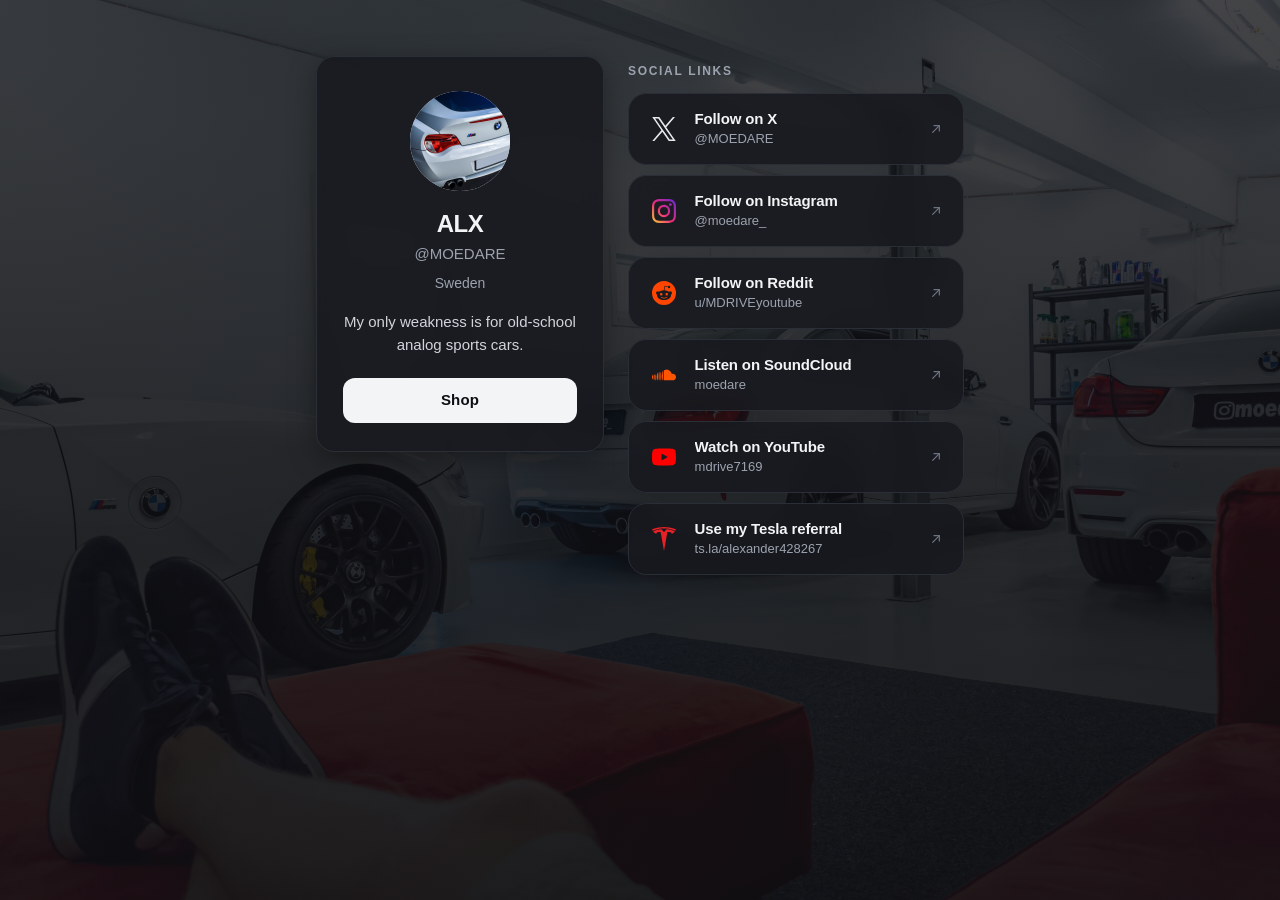
==== index.html @ 26041bb3 "Add the garage photo as the site background. Socials stay first, Shop stays a button, and a darker v" ====
<!DOCTYPE html>
<html lang="en">
<head>
  <meta charset="utf-8">
  <meta name="viewport" content="width=device-width, initial-scale=1, viewport-fit=cover">
  <title>MOEDARE</title>
  <meta name="description" content="ALX / MOEDARE. My only weakness is for old-school analog sports cars. Sweden.">
  <meta name="theme-color" content="#0E0F12">
  <meta name="color-scheme" content="dark">
  <link rel="canonical" href="https://moedare.com/">
  <meta property="og:type" content="website">
  <meta property="og:site_name" content="MOEDARE">
  <meta property="og:title" content="MOEDARE">
  <meta property="og:description" content="My only weakness is for old-school analog sports cars.">
  <meta property="og:url" content="https://moedare.com/">
  <meta property="og:locale" content="en_GB">
  <meta name="twitter:card" content="summary">
  <meta name="twitter:site" content="@MOEDARE">
  <meta name="twitter:title" content="MOEDARE">
  <meta name="twitter:description" content="My only weakness is for old-school analog sports cars.">
  <link rel="icon" href="favicon.ico" sizes="any">
  <link rel="icon" href="favicon-32.png" type="image/png" sizes="32x32">
  <link rel="apple-touch-icon" href="apple-touch-icon.png">
  <link rel="manifest" href="site.webmanifest">
  <link rel="stylesheet" href="css/moedare.css">
  <script type="application/ld+json">
    {
      "@context": "https://schema.org",
      "@type": "Person",
      "name": "ALX",
      "alternateName": "MOEDARE",
      "url": "https://moedare.com",
      "sameAs": [
        "https://x.com/MOEDARE",
        "https://www.instagram.com/moedare_",
        "https://www.reddit.com/user/MDRIVEyoutube",
        "https://soundcloud.com/moedare",
        "https://www.youtube.com/@mdrive7169"
      ]
    }
  </script>
</head>
<body class="has-bg has-photo">
  <div class="page-bg" aria-hidden="true"></div>
  <div class="page">
    <aside class="profile-card">
      <div class="avatar" data-avatar="avatar.jpg">
        <span class="avatar-mono" aria-hidden="true">M</span>
      </div>
      <h1 class="name">ALX</h1>
      <p class="handle">@MOEDARE</p>
      <p class="location">Sweden</p>
      <p class="bio">My only weakness is for old-school analog sports cars.</p>
      <a class="btn-primary" href="shop.html">Shop</a>
    </aside>

    <section class="links-col">
      <h2 class="links-heading">Social links</h2>
      <nav class="socials" data-socials aria-label="Social links"></nav>
    </section>
  </div>

  <script src="socials.js"></script>
  <script src="js/site.js"></script>
</body>
</html>
---- css/moedare.css ----
/* MOEDARE — dark cards, quiet motion, system UI. */

:root {
  --page: #0E0F12;
  --card: #181A1F;
  --ink: #F3F4F6;
  --muted: #9CA3AF;
  --line: #2A2E36;
  --charcoal: #F3F4F6;
  --charcoal-hover: #ffffff;
  --btn: #F3F4F6;
  --btn-ink: #0E0F12;
  --shadow: 0 8px 28px rgba(0, 0, 0, 0.35);
  --shadow-hover: 0 14px 36px rgba(0, 0, 0, 0.5);
  --radius: 1.15rem;
  --font: -apple-system, BlinkMacSystemFont, "Segoe UI", Helvetica, Arial, sans-serif;
  --ease: 220ms cubic-bezier(0.22, 1, 0.36, 1);
}

*,
*::before,
*::after {
  box-sizing: border-box;
}

html {
  -webkit-text-size-adjust: 100%;
  text-size-adjust: 100%;
}

html,
body {
  margin: 0;
  min-height: 100%;
  overflow-x: hidden;
}

body {
  min-height: 100dvh;
  background: var(--page);
  color: var(--ink);
  font-family: var(--font);
  font-size: 1rem;
  font-weight: 400;
  line-height: 1.5;
  -webkit-font-smoothing: antialiased;
  -moz-osx-font-smoothing: grayscale;
  position: relative;
}

body::before {
  content: "";
  position: fixed;
  inset: -20%;
  z-index: -1;
  pointer-events: none;
  background:
    radial-gradient(ellipse at 20% 10%, rgba(90, 110, 140, 0.22), transparent 50%),
    radial-gradient(ellipse at 85% 90%, rgba(180, 90, 40, 0.12), transparent 46%);
  animation: glow 14s ease-in-out infinite alternate;
}


/* Full-bleed photo background (file lands at img/bg.jpg when ALX sends it) */
.page-bg {
  position: fixed;
  inset: 0;
  z-index: -2;
  pointer-events: none;
  background-color: var(--page);
  background-size: cover;
  background-position: center;
  background-repeat: no-repeat;
}

body.has-photo .page-bg {
  background-image: url("../img/bg.jpg");
}

body.has-bg::before {
  inset: 0;
  z-index: -1;
  background:
    linear-gradient(180deg, rgba(14, 15, 18, 0.72) 0%, rgba(14, 15, 18, 0.82) 55%, rgba(14, 15, 18, 0.9) 100%),
    radial-gradient(ellipse at 20% 10%, rgba(90, 110, 140, 0.16), transparent 50%),
    radial-gradient(ellipse at 85% 90%, rgba(180, 90, 40, 0.08), transparent 46%);
  animation: none;
  transform: none;
  opacity: 1;
}

/* Brighter garage photo needs a heavier veil for card contrast */
body.has-photo::before {
  background:
    linear-gradient(180deg, rgba(14, 15, 18, 0.78) 0%, rgba(14, 15, 18, 0.86) 45%, rgba(14, 15, 18, 0.92) 100%);
}

body.has-bg .profile-card,
body.has-bg .social-card,
body.has-bg .product-card {
  background: rgba(24, 26, 31, 0.88);
  backdrop-filter: blur(10px);
  -webkit-backdrop-filter: blur(10px);
}

@keyframes glow {
  from { transform: translate3d(0, 0, 0) scale(1); opacity: 0.85; }
  to { transform: translate3d(-3%, 2%, 0) scale(1.08); opacity: 1; }
}

@keyframes rise {
  from { opacity: 0; }
  to { opacity: 1; }
}

::selection {
  background: #F3F4F6;
  color: #0E0F12;
}

a {
  color: inherit;
  text-decoration: none;
}

a:focus-visible,
button:focus-visible {
  outline: 2px solid var(--charcoal);
  outline-offset: 3px;
}

img {
  max-width: 100%;
  height: auto;
  display: block;
}

.page {
  width: 100%;
  max-width: 42rem;
  margin: 0 auto;
  padding:
    max(1.5rem, env(safe-area-inset-top, 0px))
    max(1.15rem, env(safe-area-inset-right, 0px))
    max(2rem, env(safe-area-inset-bottom, 0px))
    max(1.15rem, env(safe-area-inset-left, 0px));
  display: flex;
  flex-direction: column;
  gap: 1.5rem;
}

.page-shop {
  max-width: 54rem;
  gap: 1.75rem;
}

.main-col {
  width: 100%;
  min-width: 0;
  display: flex;
  flex-direction: column;
  gap: 2rem;
}

.shop-block,
.links-block {
  width: 100%;
  min-width: 0;
}

.section-kicker {
  margin: 0;
  font-size: 0.75rem;
  font-weight: 650;
  letter-spacing: 0.14em;
  text-transform: uppercase;
  color: var(--muted);
}

.section-title {
  margin: 0.4rem 0 0;
  font-size: 1.55rem;
  font-weight: 700;
  letter-spacing: -0.03em;
  line-height: 1.2;
  color: var(--ink);
}

.section-lead {
  margin: 0.65rem 0 1.15rem;
  max-width: 36rem;
  font-size: 0.975rem;
  line-height: 1.55;
  color: #D1D5DB;
}

/* ——— Profile card ——— */

.profile-card {
  background: var(--card);
  border: 1px solid var(--line);
  border-radius: var(--radius);
  box-shadow: var(--shadow);
  padding: 2rem 1.5rem 1.6rem;
  display: flex;
  flex-direction: column;
  align-items: center;
  text-align: center;
  width: 100%;
  max-width: 21rem;
  margin-inline: auto;
  animation: rise 0.7s var(--ease) both;
}

.avatar {
  position: relative;
  width: 6.25rem;
  height: 6.25rem;
  border-radius: 50%;
  overflow: hidden;
  background: var(--charcoal);
  flex-shrink: 0;
}

.avatar-mono {
  display: flex;
  align-items: center;
  justify-content: center;
  width: 100%;
  height: 100%;
  color: #fff;
  font-size: 2.15rem;
  font-weight: 650;
  letter-spacing: 0.02em;
  line-height: 1;
}

.avatar-photo {
  position: absolute;
  inset: 0;
  width: 100%;
  height: 100%;
  object-fit: cover;
}

.name {
  margin: 1.15rem 0 0;
  font-size: 1.5rem;
  font-weight: 700;
  letter-spacing: -0.02em;
  line-height: 1.2;
  color: var(--ink);
}

.handle {
  margin: 0.28rem 0 0;
  font-size: 0.9375rem;
  font-weight: 500;
  color: var(--muted);
}

.location {
  margin: 0.45rem 0 0;
  font-size: 0.875rem;
  font-weight: 400;
  color: var(--muted);
}

.bio {
  margin: 1rem 0 0;
  max-width: 22rem;
  font-size: 0.9375rem;
  line-height: 1.55;
  color: #D1D5DB;
}

.btn-primary {
  display: inline-flex;
  align-items: center;
  justify-content: center;
  width: 100%;
  max-width: 16rem;
  min-height: 44px;
  margin-top: 1.35rem;
  padding: 0.7rem 1.25rem;
  background: var(--btn);
  color: var(--btn-ink);
  border-radius: 0.75rem;
  font-size: 0.9375rem;
  font-weight: 600;
  letter-spacing: 0.01em;
  transition: background var(--ease), transform var(--ease), box-shadow var(--ease);
}

.btn-primary:hover,
.btn-primary:focus-visible {
  background: var(--charcoal-hover);
  color: var(--btn-ink);
  transform: translateY(-1px);
}

/* ——— Social column ——— */

.links-col {
  width: 100%;
  max-width: 21rem;
  min-width: 0;
  margin-inline: auto;
}

.links-heading {
  margin: 0.15rem 0 0.85rem;
  font-size: 0.75rem;
  font-weight: 650;
  letter-spacing: 0.14em;
  text-transform: uppercase;
  color: var(--muted);
}

.socials {
  display: flex;
  flex-direction: column;
  gap: 10px;
  width: 100%;
}

.social-card {
  display: flex;
  align-items: center;
  gap: 0.9rem;
  width: 100%;
  flex: 0 0 72px;
  height: 72px;
  min-height: 72px;
  max-height: 72px;
  margin: 0;
  transform: none;
  min-width: 0;
  padding: 0 1.1rem;
  background: var(--card);
  border: 1px solid var(--line);
  border-radius: var(--radius);
  box-shadow: none;
  color: var(--ink);
  overflow: hidden;
  box-sizing: border-box;
  transition: border-color var(--ease), box-shadow var(--ease);
}

.social-card:hover,
.social-card:focus-visible {
  border-color: #3F4652;
  box-shadow: var(--shadow-hover);
  color: var(--ink);
}

.social-logo {
  display: flex;
  align-items: center;
  justify-content: center;
  width: 32px;
  height: 32px;
  flex-shrink: 0;
  overflow: hidden;
}

.brand-logo,
.social-logo svg {
  width: 24px;
  height: 24px;
  max-width: 24px;
  max-height: 24px;
  display: block;
  overflow: hidden;
  flex-shrink: 0;
}

.social-copy {
  display: flex;
  flex-direction: column;
  gap: 0.12rem;
  min-width: 0;
  flex: 1;
  text-align: left;
}

.social-action {
  font-size: 0.9375rem;
  font-weight: 700;
  letter-spacing: -0.01em;
  line-height: 1.25;
  color: var(--ink);
  white-space: nowrap;
  overflow: hidden;
  text-overflow: ellipsis;
}

.social-handle {
  font-size: 0.8125rem;
  font-weight: 400;
  color: var(--muted);
  line-height: 1.3;
  overflow: hidden;
  text-overflow: ellipsis;
  white-space: nowrap;
}

.ext-arrow {
  width: 1rem;
  height: 1rem;
  flex-shrink: 0;
  color: #6B7280;
  transition: transform var(--ease), color var(--ease);
}

.social-card:hover .ext-arrow,
.social-card:focus-visible .ext-arrow {
  color: var(--ink);
  transform: translate(2px, -2px);
}


/* ——— Shop / affiliate shelf ——— */

.shop-list {
  display: flex;
  flex-direction: column;
  gap: 12px;
  width: 100%;
}

.product-card {
  display: flex;
  align-items: flex-start;
  gap: 1rem;
  width: 100%;
  min-height: 0;
  margin: 0;
  transform: none;
  min-width: 0;
  padding: 1.05rem 1.15rem;
  background: var(--card);
  border: 1px solid var(--line);
  border-radius: calc(var(--radius) + 0.1rem);
  box-shadow: none;
  color: var(--ink);
  overflow: hidden;
  box-sizing: border-box;
  transition: border-color var(--ease), box-shadow var(--ease), transform var(--ease);
}

.product-card:hover,
.product-card:focus-visible {
  border-color: #3F4652;
  box-shadow: var(--shadow-hover);
  color: var(--ink);
  transform: translateY(-1px);
}

.product-mark {
  display: flex;
  align-items: center;
  justify-content: center;
  width: 72px;
  height: 72px;
  flex-shrink: 0;
  border-radius: 0.75rem;
  background: #111318;
  border: 1px solid var(--line);
  font-size: 0.75rem;
  font-weight: 700;
  letter-spacing: 0.04em;
  color: var(--ink);
  overflow: hidden;
}

.product-photo {
  width: 72px;
  height: 72px;
  object-fit: contain;
  background: #F3F4F6;
  border-radius: 0.75rem;
  flex-shrink: 0;
  display: block;
}

.product-copy {
  display: flex;
  flex-direction: column;
  gap: 0.22rem;
  min-width: 0;
  flex: 1;
  text-align: left;
  padding-top: 0.1rem;
}

.product-brand {
  font-size: 0.6875rem;
  font-weight: 650;
  letter-spacing: 0.1em;
  text-transform: uppercase;
  color: var(--muted);
  line-height: 1.2;
}

.product-name {
  font-size: 1.05rem;
  font-weight: 700;
  letter-spacing: -0.02em;
  line-height: 1.25;
  color: var(--ink);
}

.product-why,
.product-note {
  font-size: 0.875rem;
  font-weight: 400;
  color: #B0B6C0;
  line-height: 1.45;
}

.shop-disclosure {
  margin: 1rem 0 0;
  font-size: 0.75rem;
  line-height: 1.45;
  color: #6B7280;
}

.product-card .ext-arrow {
  margin-top: 0.35rem;
}

.product-card:hover .ext-arrow,
.product-card:focus-visible .ext-arrow {
  color: var(--ink);
  transform: translate(2px, -2px);
}

/* ——— Coming soon / empty states ——— 

.coming-card {
  background: var(--card);
  border: 1px solid var(--line);
  border-radius: var(--radius);
  box-shadow: var(--shadow);
  padding: 2rem 1.5rem;
  width: 100%;
  animation: rise 0.7s 0.08s var(--ease) both;
}

.coming-title {
  margin: 0;
  font-size: 1.125rem;
  font-weight: 700;
  letter-spacing: -0.015em;
  color: var(--ink);
}

.coming-copy {
  margin: 0.45rem 0 0;
  font-size: 0.9375rem;
  color: var(--muted);
  line-height: 1.55;
}

.coming-back {
  display: inline-flex;
  margin-top: 1.15rem;
  font-size: 0.875rem;
  font-weight: 600;
  color: var(--charcoal);
}

.coming-back:hover,
.coming-back:focus-visible {
  text-decoration: underline;
  text-underline-offset: 3px;
}

/* ——— Desktop two-column ——— */

@media (min-width: 800px) {
  .page {
    display: grid;
    grid-template-columns: 18rem 21rem;
    justify-content: center;
    align-items: start;
    gap: 1.5rem;
    max-width: 42rem;
    padding:
      max(3.5rem, env(safe-area-inset-top, 0px))
      max(2rem, env(safe-area-inset-right, 0px))
      max(3.5rem, env(safe-area-inset-bottom, 0px))
      max(2rem, env(safe-area-inset-left, 0px));
  }

  .page-shop {
    grid-template-columns: 17rem minmax(0, 32rem);
    max-width: 54rem;
    gap: 2rem;
  }

  .profile-card {
    position: sticky;
    top: 2rem;
    max-width: none;
    margin-inline: 0;
    padding: 2.15rem 1.65rem 1.75rem;
  }

  .links-col {
    margin-inline: 0;
  }

  .links-heading {
    margin-top: 0.35rem;
  }

  .social-card {
    padding: 0 1.2rem;
  }

  .section-title {
    font-size: 1.75rem;
  }

  .product-card {
    padding: 1.2rem 1.3rem;
    gap: 1.15rem;
  }

  .product-photo,
  .product-mark {
    width: 84px;
    height: 84px;
  }
}

@media (prefers-reduced-motion: reduce) {
  *,
  *::before,
  *::after {
    animation: none !important;
    transition: none !important;
  }

  body::before {
    transform: none;
  }
}
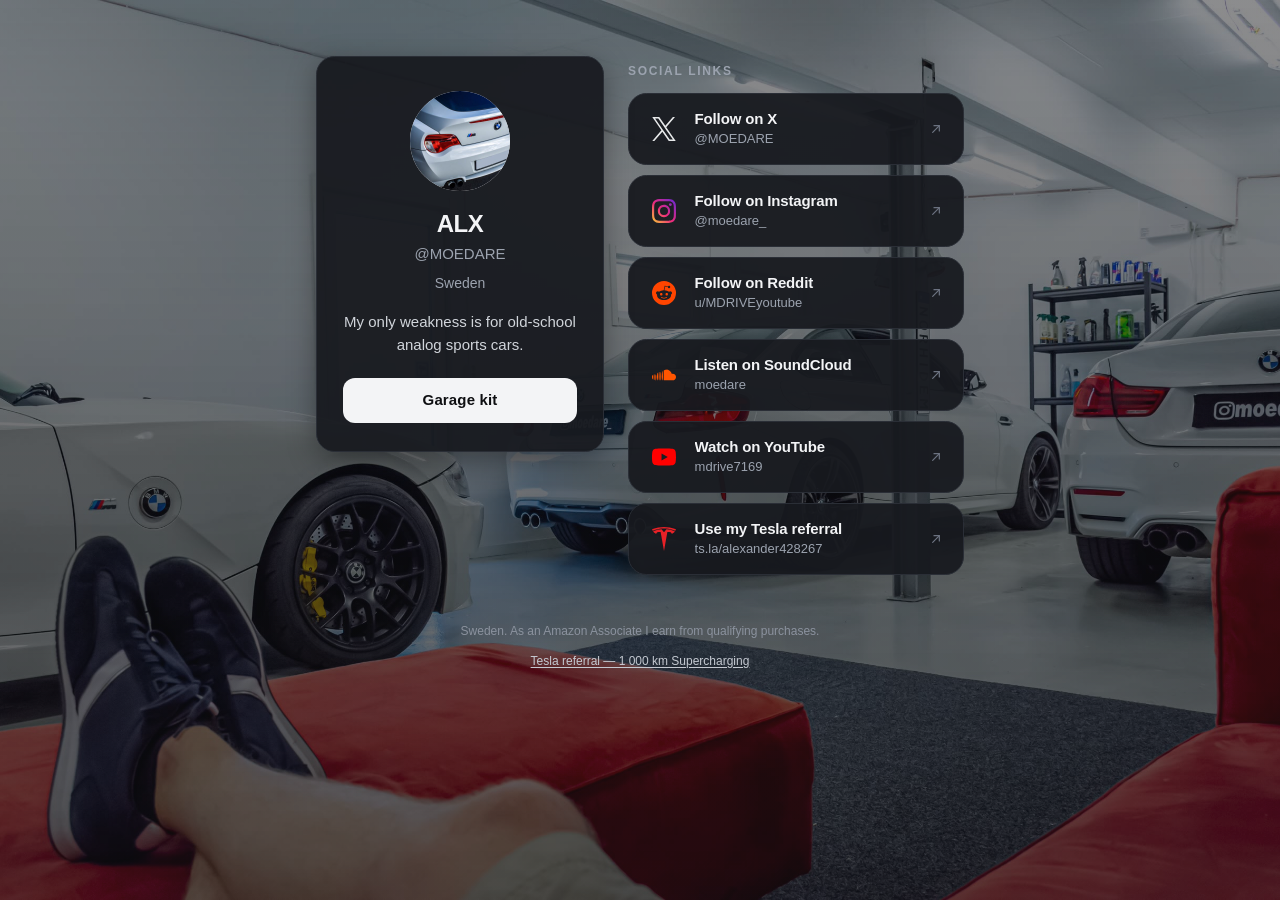
==== commit 1bcb5197: "Ship share image, Garage kit label, soft footer, and OneLink-ready links. OG/Twitter cards use the g" ====
--- a/index.html
+++ b/index.html
@@ -14,10 +14,14 @@
   <meta property="og:description" content="My only weakness is for old-school analog sports cars.">
   <meta property="og:url" content="https://moedare.com/">
   <meta property="og:locale" content="en_GB">
-  <meta name="twitter:card" content="summary">
+  <meta property="og:image" content="https://moedare.com/og.jpg">
+  <meta property="og:image:width" content="1200">
+  <meta property="og:image:height" content="630">
+  <meta name="twitter:card" content="summary_large_image">
   <meta name="twitter:site" content="@MOEDARE">
   <meta name="twitter:title" content="MOEDARE">
   <meta name="twitter:description" content="My only weakness is for old-school analog sports cars.">
+  <meta name="twitter:image" content="https://moedare.com/og.jpg">
   <link rel="icon" href="favicon.ico" sizes="any">
   <link rel="icon" href="favicon-32.png" type="image/png" sizes="32x32">
   <link rel="apple-touch-icon" href="apple-touch-icon.png">
@@ -30,6 +34,7 @@
       "name": "ALX",
       "alternateName": "MOEDARE",
       "url": "https://moedare.com",
+      "image": "https://moedare.com/og.jpg",
       "sameAs": [
         "https://x.com/MOEDARE",
         "https://www.instagram.com/moedare_",
@@ -51,13 +56,18 @@
       <p class="handle">@MOEDARE</p>
       <p class="location">Sweden</p>
       <p class="bio">My only weakness is for old-school analog sports cars.</p>
-      <a class="btn-primary" href="shop.html">Shop</a>
+      <a class="btn-primary" href="shop.html">Garage kit</a>
     </aside>
 
     <section class="links-col">
       <h2 class="links-heading">Social links</h2>
       <nav class="socials" data-socials aria-label="Social links"></nav>
     </section>
+
+    <footer class="site-footer">
+      <p>Sweden. As an Amazon Associate I earn from qualifying purchases.</p>
+      <p><a href="https://ts.la/alexander428267" rel="noopener noreferrer" target="_blank">Tesla referral — 1 000 km Supercharging</a></p>
+    </footer>
   </div>
 
   <script src="socials.js"></script>
--- a/css/moedare.css
+++ b/css/moedare.css
@@ -61,46 +61,84 @@
 }
 
 
-/* Full-bleed photo background (file lands at img/bg.jpg when ALX sends it) */
+/* Full-bleed photo — fixed viewport layer, never scrolls with content */
 .page-bg {
   position: fixed;
-  inset: 0;
+  top: 0;
+  left: 0;
+  right: 0;
+  bottom: 0;
+  width: 100vw;
+  height: 100vh;
+  height: 100dvh;
+  min-width: 100%;
+  min-height: 100%;
   z-index: -2;
   pointer-events: none;
   background-color: var(--page);
   background-size: cover;
-  background-position: center;
+  background-position: center center;
   background-repeat: no-repeat;
+  background-attachment: scroll;
+  transform: translateZ(0);
+  -webkit-backface-visibility: hidden;
+  backface-visibility: hidden;
 }
 
 body.has-photo .page-bg {
   background-image: url("../img/bg.jpg");
+  background-size: cover;
+  background-position: center center;
+  background-repeat: no-repeat;
 }
 
 body.has-bg::before {
+  top: 0;
+  right: 0;
+  bottom: 0;
+  left: 0;
   inset: 0;
+  width: 100%;
+  height: 100%;
+  height: 100dvh;
   z-index: -1;
   background:
     linear-gradient(180deg, rgba(14, 15, 18, 0.72) 0%, rgba(14, 15, 18, 0.82) 55%, rgba(14, 15, 18, 0.9) 100%),
     radial-gradient(ellipse at 20% 10%, rgba(90, 110, 140, 0.16), transparent 50%),
     radial-gradient(ellipse at 85% 90%, rgba(180, 90, 40, 0.08), transparent 46%);
-  animation: none;
-  transform: none;
+  animation: none !important;
+  transform: translateZ(0);
   opacity: 1;
 }
 
-/* Brighter garage photo needs a heavier veil for card contrast */
+/* Lighter veil so more of the garage shows through */
 body.has-photo::before {
   background:
-    linear-gradient(180deg, rgba(14, 15, 18, 0.78) 0%, rgba(14, 15, 18, 0.86) 45%, rgba(14, 15, 18, 0.92) 100%);
-}
-
+    linear-gradient(180deg, rgba(14, 15, 18, 0.48) 0%, rgba(14, 15, 18, 0.58) 45%, rgba(14, 15, 18, 0.68) 100%);
+}
+
+/* Same cover on every breakpoint — no letterbox bars */
+@media (max-width: 799px) {
+  body.has-photo .page-bg {
+    background-size: cover;
+    background-position: center 40%;
+  }
+}
+
+@media (min-width: 800px) {
+  body.has-photo .page-bg {
+    background-size: cover;
+    background-position: center center;
+  }
+}
+
+/* Solid cards — no backdrop-filter (that made the photo look like it scrolled) */
 body.has-bg .profile-card,
 body.has-bg .social-card,
 body.has-bg .product-card {
-  background: rgba(24, 26, 31, 0.88);
-  backdrop-filter: blur(10px);
-  -webkit-backdrop-filter: blur(10px);
+  background: rgba(24, 26, 31, 0.94);
+  backdrop-filter: none;
+  -webkit-backdrop-filter: none;
 }
 
 @keyframes glow {
@@ -648,3 +686,40 @@
     transform: none;
   }
 }
+
+
+/* Soft site footer */
+.site-footer {
+  width: 100%;
+  max-width: 21rem;
+  margin: 0.25rem auto 0;
+  padding: 0.15rem 0.25rem 0.5rem;
+  text-align: center;
+  font-size: 0.75rem;
+  line-height: 1.5;
+  color: #8B929E;
+}
+
+.site-footer a {
+  color: #C4C9D1;
+  text-decoration: underline;
+  text-underline-offset: 2px;
+}
+
+.site-footer a:hover,
+.site-footer a:focus-visible {
+  color: var(--ink);
+}
+
+.page-shop .site-footer,
+.page-home .site-footer {
+  max-width: none;
+}
+
+@media (min-width: 800px) {
+  .site-footer {
+    grid-column: 1 / -1;
+    max-width: none;
+    margin-top: 0.5rem;
+  }
+}
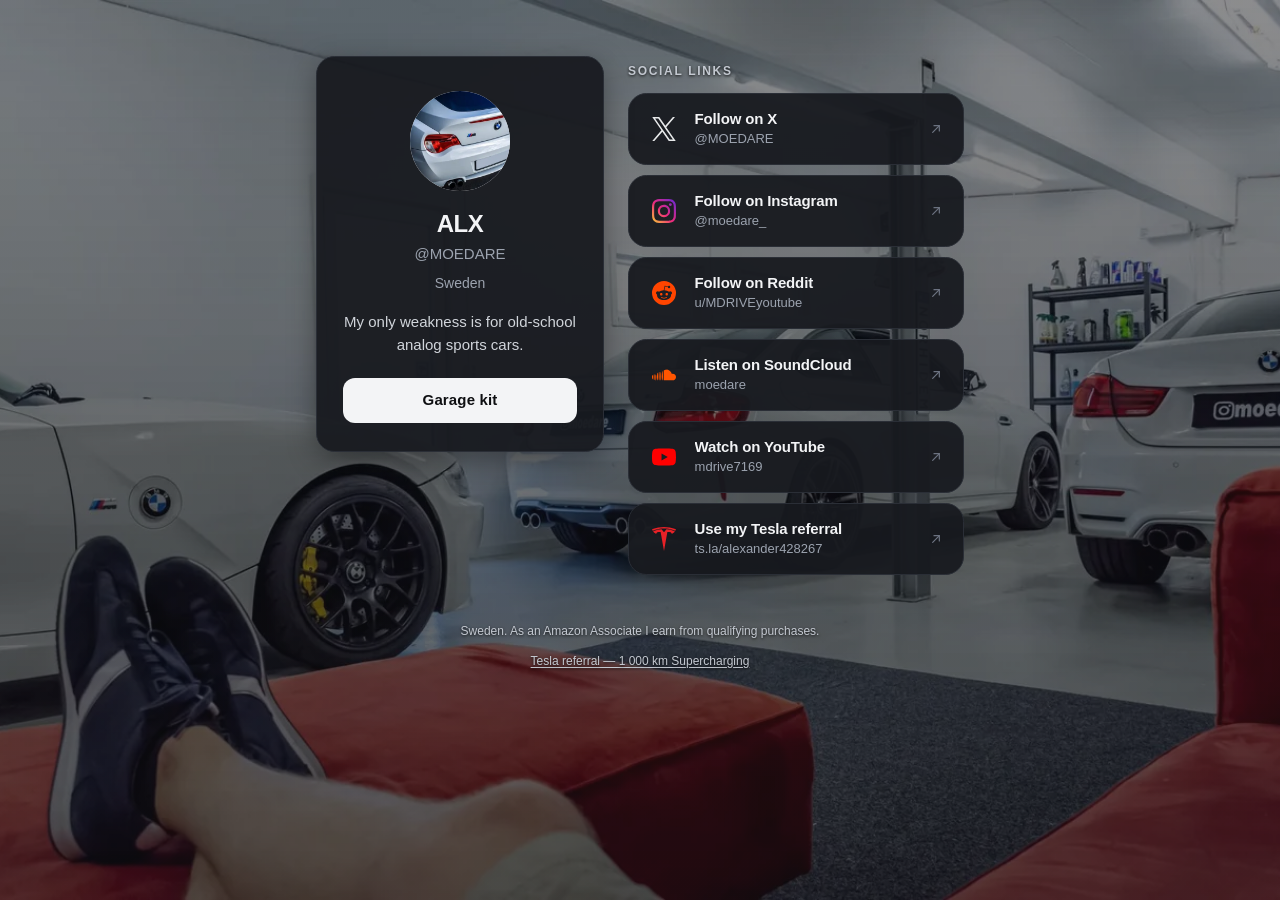
==== commit 02b99220: "fix: shrink images, lift photo contrast, and stop layout shift Shop thumbs are 168px WebP with JPEG " ====
--- a/index.html
+++ b/index.html
@@ -26,6 +26,7 @@
   <link rel="icon" href="favicon-32.png" type="image/png" sizes="32x32">
   <link rel="apple-touch-icon" href="apple-touch-icon.png">
   <link rel="manifest" href="site.webmanifest">
+  <link rel="preload" as="image" href="avatar-350.webp" type="image/webp" fetchpriority="high">
   <link rel="stylesheet" href="css/moedare.css">
   <script type="application/ld+json">
     {
@@ -44,13 +45,25 @@
       ]
     }
   </script>
+  <script async src="https://www.googletagmanager.com/gtag/js?id=G-K42WV6J95P"></script>
+  <script>
+    window.dataLayer = window.dataLayer || [];
+    function gtag(){dataLayer.push(arguments);}
+    gtag('js', new Date());
+    gtag('config', 'G-K42WV6J95P');
+  </script>
 </head>
 <body class="has-bg has-photo">
   <div class="page-bg" aria-hidden="true"></div>
   <div class="page">
+    <main>
     <aside class="profile-card">
-      <div class="avatar" data-avatar="avatar.jpg">
+      <div class="avatar">
         <span class="avatar-mono" aria-hidden="true">M</span>
+        <picture>
+          <source type="image/webp" srcset="avatar-350.webp">
+          <img class="avatar-photo" src="avatar-350.jpg" alt="ALX" width="350" height="350" fetchpriority="high">
+        </picture>
       </div>
       <h1 class="name">ALX</h1>
       <p class="handle">@MOEDARE</p>
@@ -63,6 +76,7 @@
       <h2 class="links-heading">Social links</h2>
       <nav class="socials" data-socials aria-label="Social links"></nav>
     </section>
+    </main>
 
     <footer class="site-footer">
       <p>Sweden. As an Amazon Associate I earn from qualifying purchases.</p>
@@ -70,7 +84,7 @@
     </footer>
   </div>
 
-  <script src="socials.js"></script>
-  <script src="js/site.js"></script>
+  <script src="socials.js" defer></script>
+  <script src="js/site.js" defer></script>
 </body>
 </html>
--- a/css/moedare.css
+++ b/css/moedare.css
@@ -87,6 +87,11 @@
 
 body.has-photo .page-bg {
   background-image: url("../img/bg.jpg");
+  background-image: image-set(
+    url("../img/bg-1280.webp") type("image/webp") 1x,
+    url("../img/bg-1920.webp") type("image/webp") 2x,
+    url("../img/bg.jpg") type("image/jpeg") 1x
+  );
   background-size: cover;
   background-position: center center;
   background-repeat: no-repeat;
@@ -120,6 +125,12 @@
 /* Same cover on every breakpoint — no letterbox bars */
 @media (max-width: 799px) {
   body.has-photo .page-bg {
+    background-image: url("../img/bg.jpg");
+    background-image: image-set(
+      url("../img/bg-1280.webp") type("image/webp") 1x,
+      url("../img/bg-1280.webp") type("image/webp") 2x,
+      url("../img/bg.jpg") type("image/jpeg") 1x
+    );
     background-size: cover;
     background-position: center 40%;
   }
@@ -171,6 +182,10 @@
   max-width: 100%;
   height: auto;
   display: block;
+}
+
+.page > main {
+  display: contents;
 }
 
 .page {
@@ -352,7 +367,8 @@
   font-weight: 650;
   letter-spacing: 0.14em;
   text-transform: uppercase;
-  color: var(--muted);
+  color: #C4C9D1;
+  text-shadow: 0 1px 3px rgba(0, 0, 0, 0.85);
 }
 
 .socials {
@@ -360,6 +376,8 @@
   flex-direction: column;
   gap: 10px;
   width: 100%;
+  /* Six live cards, 72px each, 10px gap. TikTok is hidden until it has a URL. */
+  min-height: calc(6 * 72px + 5 * 10px);
 }
 
 .social-card {
@@ -512,9 +530,16 @@
   overflow: hidden;
 }
 
-.product-photo {
+.product-card picture {
+  display: block;
   width: 72px;
   height: 72px;
+  flex-shrink: 0;
+}
+
+.product-photo {
+  width: 100%;
+  height: 100%;
   object-fit: contain;
   background: #F3F4F6;
   border-radius: 0.75rem;
@@ -561,7 +586,8 @@
   margin: 1rem 0 0;
   font-size: 0.75rem;
   line-height: 1.45;
-  color: #6B7280;
+  color: #C4C9D1;
+  text-shadow: 0 1px 3px rgba(0, 0, 0, 0.85);
 }
 
 .product-card .ext-arrow {
@@ -574,7 +600,8 @@
   transform: translate(2px, -2px);
 }
 
-/* ——— Coming soon / empty states ——— 
+/* Coming soon / empty states */
+
 
 .coming-card {
   background: var(--card);
@@ -667,7 +694,7 @@
     gap: 1.15rem;
   }
 
-  .product-photo,
+  .product-card picture,
   .product-mark {
     width: 84px;
     height: 84px;
@@ -697,7 +724,8 @@
   text-align: center;
   font-size: 0.75rem;
   line-height: 1.5;
-  color: #8B929E;
+  color: #C4C9D1;
+  text-shadow: 0 1px 3px rgba(0, 0, 0, 0.85);
 }
 
 .site-footer a {
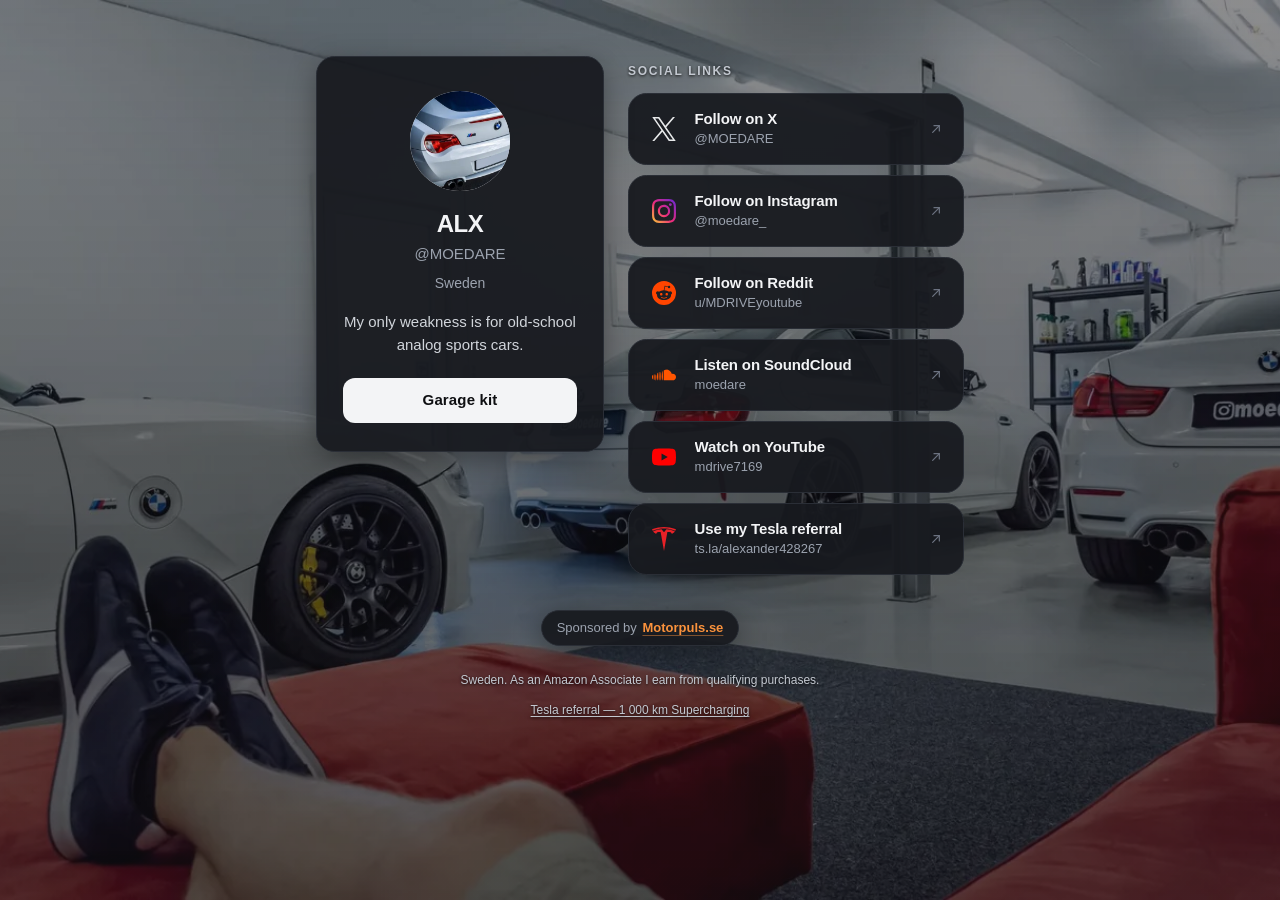
==== commit c08781bc: "feat: add Sponsored by Motorpuls.se line in footer" ====
--- a/index.html
+++ b/index.html
@@ -79,6 +79,10 @@
     </main>
 
     <footer class="site-footer">
+      <p class="sponsor">
+        <span class="sponsor-label">Sponsored by</span>
+        <a class="sponsor-link" href="https://motorpuls.se/" target="_blank" rel="sponsored noopener">Motorpuls.se<span class="visually-hidden"> (opens in a new tab)</span></a>
+      </p>
       <p>Sweden. As an Amazon Associate I earn from qualifying purchases.</p>
       <p><a href="https://ts.la/alexander428267" rel="noopener noreferrer" target="_blank">Tesla referral — 1 000 km Supercharging</a></p>
     </footer>
--- a/css/moedare.css
+++ b/css/moedare.css
@@ -739,6 +739,65 @@
   color: var(--ink);
 }
 
+/* Sponsor line: small dark pill so it stays readable over the garage photo */
+.sponsor {
+  display: inline-flex;
+  flex-wrap: wrap;
+  align-items: center;
+  justify-content: center;
+  gap: 0.35rem;
+  margin: 0 0 0.85rem;
+  padding: 0.2rem 0.9rem;
+  min-block-size: 2.25rem;
+  border: 1px solid var(--line);
+  border-radius: 999px;
+  background: rgba(24, 26, 31, 0.94);
+  box-shadow: var(--shadow);
+  font-size: 0.8125rem;
+  line-height: 1.4;
+  text-shadow: none;
+}
+
+.sponsor-label {
+  color: var(--muted);
+}
+
+.site-footer .sponsor-link {
+  display: inline-block;
+  padding-block: 0.3rem;
+  color: #FB923C;
+  font-weight: 650;
+  text-decoration: underline;
+  text-decoration-color: rgba(251, 146, 60, 0.45);
+  text-decoration-thickness: 1px;
+  text-underline-offset: 3px;
+  transition: color var(--ease), text-decoration-color var(--ease);
+}
+
+.site-footer .sponsor-link:hover,
+.site-footer .sponsor-link:focus-visible {
+  color: #FDBA74;
+  text-decoration-color: currentColor;
+}
+
+.site-footer .sponsor-link:focus-visible {
+  outline: 2px solid #FDBA74;
+  outline-offset: 3px;
+  border-radius: 4px;
+}
+
+.visually-hidden {
+  position: absolute;
+  width: 1px;
+  height: 1px;
+  margin: -1px;
+  padding: 0;
+  overflow: hidden;
+  clip-path: inset(50%);
+  white-space: nowrap;
+  border: 0;
+}
+
 .page-shop .site-footer,
 .page-home .site-footer {
   max-width: none;
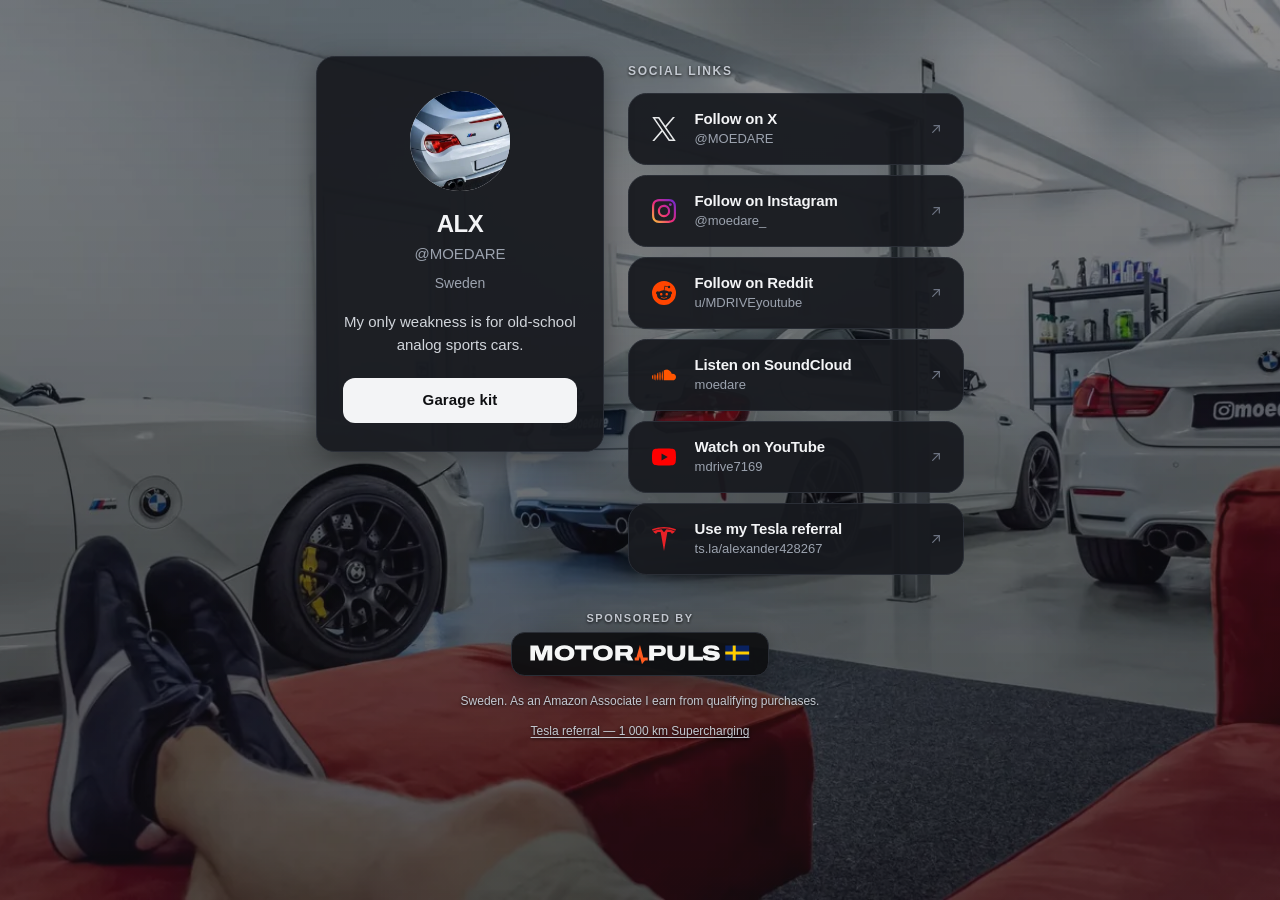
==== commit 1c30dd01: "feat: swap sponsor text for clickable Motorpuls logo" ====
--- a/index.html
+++ b/index.html
@@ -79,10 +79,10 @@
     </main>
 
     <footer class="site-footer">
-      <p class="sponsor">
-        <span class="sponsor-label">Sponsored by</span>
-        <a class="sponsor-link" href="https://motorpuls.se/" target="_blank" rel="sponsored noopener">Motorpuls.se<span class="visually-hidden"> (opens in a new tab)</span></a>
-      </p>
+      <div class="sponsor">
+        <p class="sponsor-label">Sponsored by</p>
+        <a class="sponsor-link" href="https://motorpuls.se/" target="_blank" rel="sponsored noopener"><svg class="sponsor-logo" viewBox="7.9 -71.3 1006.8 88.3" width="1007" height="88" role="img" aria-labelledby="motorpuls-logo-title" focusable="false"><title id="motorpuls-logo-title">Motorpuls.se</title><path fill="#F5F6F6" fill-rule="evenodd" d="M7.9 0V-68.8H43.3L53.4-41.3Q54.2-39.3 55.1-36.5Q55.9-33.7 56.8-30.9Q57.7-28.1 58.3-25.9H59Q59.6-27.9 60.5-30.6Q61.3-33.3 62.2-36.2Q63.1-39 63.9-41.2L74.1-68.8H108.4V0H85.8V-32.7Q85.8-35.1 85.9-37.9Q85.9-40.6 86-43.4Q86.1-46.1 86.2-48H85.4Q84.7-45.9 83.8-43.1Q82.9-40.2 82-37.5Q81-34.7 80.3-32.7L67.7 0H47.4L34.8-32.7Q33.7-35.7 32.7-38.6Q31.7-41.5 31-44Q30.2-46.5 29.7-48H28.9Q29-46.5 29.1-44Q29.1-41.5 29.2-38.6Q29.2-35.7 29.2-32.7V0ZM165 1.2Q151.1 1.2 140.9-3.1Q130.6-7.3 125.1-15.3Q119.5-23.2 119.5-34.4Q119.5-45.6 125.1-53.5Q130.6-61.5 140.9-65.8Q151.1-70 165-70Q179.1-70 189.3-65.8Q199.4-61.5 205-53.5Q210.5-45.6 210.5-34.4Q210.5-23.2 205-15.3Q199.4-7.3 189.3-3.1Q179.1 1.2 165 1.2ZM165-14.9Q170.1-14.9 174.2-16.2Q178.3-17.5 181.2-19.9Q184.2-22.3 185.8-25.8Q187.4-29.2 187.4-33.3V-35.7Q187.4-39.8 185.8-43.2Q184.2-46.6 181.2-49Q178.3-51.3 174.2-52.6Q170.1-53.9 165-53.9Q160-53.9 155.9-52.6Q151.7-51.3 148.8-49Q145.8-46.6 144.2-43.2Q142.7-39.8 142.7-35.7V-33.3Q142.7-29.2 144.2-25.8Q145.8-22.3 148.8-19.9Q151.7-17.5 155.9-16.2Q160-14.9 165-14.9ZM242.2 0V-51.1H212.7V-68.8H294.2V-51.1H264.7V0ZM341.9 1.2Q328 1.2 317.8-3.1Q307.5-7.3 302-15.3Q296.4-23.2 296.4-34.4Q296.4-45.6 302-53.5Q307.5-61.5 317.8-65.8Q328-70 341.9-70Q356-70 366.2-65.8Q376.3-61.5 381.9-53.5Q387.4-45.6 387.4-34.4Q387.4-23.2 381.9-15.3Q376.3-7.3 366.2-3.1Q356 1.2 341.9 1.2ZM341.9-14.9Q347-14.9 351.1-16.2Q355.2-17.5 358.2-19.9Q361.1-22.3 362.7-25.8Q364.3-29.2 364.3-33.3V-35.7Q364.3-39.8 362.7-43.2Q361.1-46.6 358.2-49Q355.2-51.3 351.1-52.6Q347-53.9 341.9-53.9Q336.9-53.9 332.8-52.6Q328.6-51.3 325.7-49Q322.7-46.6 321.2-43.2Q319.6-39.8 319.6-35.7V-33.3Q319.6-29.2 321.2-25.8Q322.7-22.3 325.7-19.9Q328.6-17.5 332.8-16.2Q336.9-14.9 341.9-14.9ZM398.7 0V-68.8H457.1Q464.7-68.8 469.8-65.7Q474.8-62.5 477.4-57.4Q479.9-52.3 479.9-46.3Q479.9-39.6 476.8-34.2Q473.7-28.9 467.7-25.7L481.5 0H456.1L445.2-22.2H421.3V0ZM421.3-38.3H449.5Q452.7-38.3 454.8-40.2Q456.8-42.2 456.8-45.6Q456.8-47.9 455.9-49.5Q454.9-51 453.3-51.9Q451.7-52.7 449.5-52.7H421.3ZM554.5 0V-68.8H608.7Q615.5-68.8 620.7-65.8Q625.8-62.7 628.7-57.4Q631.5-52 631.5-45Q631.5-37.9 628.6-32.5Q625.7-27.1 620.5-24.1Q615.3-21.1 608.6-21.1H577.1V0ZM577.1-37.2H602.3Q606.5-37.2 608.6-39.2Q610.7-41.2 610.7-44.9Q610.7-47.5 609.8-49.2Q608.8-50.9 607-51.8Q605.1-52.7 602.3-52.7H577.1ZM679.4 1.2Q665.5 1.2 656.4-2.8Q647.3-6.7 642.8-14.3Q638.3-21.9 638.3-32.7V-68.8H660.8V-33.7Q660.8-24.8 665.7-19.9Q670.6-15 679.4-15Q688.3-15 693.2-19.9Q698.1-24.8 698.1-33.7V-68.8H720.6V-32.7Q720.6-21.9 716.1-14.3Q711.6-6.7 702.5-2.8Q693.3 1.2 679.4 1.2ZM735.1 0V-68.8H757.7V-17.6H802V0ZM842.4 1.2Q833.7 1.2 826.2 0.2Q818.7-0.9 813.1-3.4Q807.5-5.9 804.3-10.4Q801.1-14.9 801.1-21.8Q801.1-22 801.1-22.4Q801.1-22.7 801.2-23.1H823.2Q823.1-22.7 823.1-22.3Q823.1-21.9 823.1-21.5Q823.1-18.5 825.3-16.8Q827.4-15.1 831.3-14.5Q835.2-13.8 840.4-13.8Q842.5-13.8 844.8-13.9Q847-14 849.2-14.4Q851.3-14.7 853-15.2Q854.6-15.8 855.7-16.8Q856.7-17.8 856.7-19.2Q856.7-21.2 854.4-22.3Q852.1-23.4 848.3-24.1Q844.4-24.7 839.6-25.2Q834.7-25.8 829.6-26.6Q824.4-27.4 819.6-28.9Q814.8-30.3 810.9-32.8Q807-35.2 804.8-39.1Q802.5-42.9 802.5-48.5Q802.5-54.2 805.5-58.3Q808.4-62.4 813.6-65Q818.8-67.5 825.7-68.8Q832.6-70 840.4-70Q848.4-70 855.2-68.8Q861.9-67.6 866.9-65.1Q871.9-62.5 874.7-58.5Q877.5-54.6 877.5-49.1V-47.8H855.6V-48.4Q855.6-50.5 854.1-52Q852.5-53.6 849.4-54.5Q846.2-55.5 841.4-55.5Q836-55.5 832.5-54.9Q829-54.2 827.4-53.1Q825.7-51.9 825.7-50.5Q825.7-48.6 828-47.5Q830.2-46.4 834.1-45.8Q838-45.2 842.8-44.7Q847.6-44.1 852.8-43.3Q857.9-42.5 862.7-41.2Q867.5-39.8 871.4-37.4Q875.3-35 877.6-31.4Q879.9-27.7 879.9-22.3Q879.9-14 875-8.8Q870.1-3.6 861.7-1.2Q853.2 1.2 842.4 1.2Z"/><path fill="#FF5B1F" fill-rule="evenodd" d="M506.4 0 L511.7-18.7 L521.3 17 L535.4 0 L548 0 L548-14 L528.8-14 L527.8-12.8 L512.1-71.3 L495.8-14 L488-14 L488 0Z"/><g transform="translate(904.6 -68.8) scale(6.88)"><rect width="16" height="10" rx=".15" fill="#0A2260"/><rect x="5" width="2" height="10" fill="#FECC00"/><rect y="4" width="16" height="2" fill="#FECC00"/></g></svg><span class="visually-hidden"> (opens in a new tab)</span></a>
+      </div>
       <p>Sweden. As an Amazon Associate I earn from qualifying purchases.</p>
       <p><a href="https://ts.la/alexander428267" rel="noopener noreferrer" target="_blank">Tesla referral — 1 000 km Supercharging</a></p>
     </footer>
--- a/css/moedare.css
+++ b/css/moedare.css
@@ -739,51 +739,59 @@
   color: var(--ink);
 }
 
-/* Sponsor line: small dark pill so it stays readable over the garage photo */
+/* Sponsor: Motorpuls logo on a small dark plate so it reads over the garage photo */
 .sponsor {
+  display: flex;
+  flex-direction: column;
+  align-items: center;
+  gap: 0.4rem;
+  margin: 0 0 1rem;
+}
+
+.site-footer .sponsor-label {
+  margin: 0;
+  font-size: 0.6875rem;
+  font-weight: 650;
+  letter-spacing: 0.14em;
+  text-transform: uppercase;
+  color: #C4C9D1;
+}
+
+.site-footer .sponsor-link {
   display: inline-flex;
-  flex-wrap: wrap;
   align-items: center;
   justify-content: center;
-  gap: 0.35rem;
-  margin: 0 0 0.85rem;
-  padding: 0.2rem 0.9rem;
-  min-block-size: 2.25rem;
+  padding: 0.7rem 1.15rem;
   border: 1px solid var(--line);
-  border-radius: 999px;
-  background: rgba(24, 26, 31, 0.94);
+  border-radius: 0.85rem;
+  background: rgba(14, 15, 18, 0.94);
   box-shadow: var(--shadow);
-  font-size: 0.8125rem;
-  line-height: 1.4;
-  text-shadow: none;
-}
-
-.sponsor-label {
-  color: var(--muted);
-}
-
-.site-footer .sponsor-link {
-  display: inline-block;
-  padding-block: 0.3rem;
-  color: #FB923C;
-  font-weight: 650;
-  text-decoration: underline;
-  text-decoration-color: rgba(251, 146, 60, 0.45);
-  text-decoration-thickness: 1px;
-  text-underline-offset: 3px;
-  transition: color var(--ease), text-decoration-color var(--ease);
-}
-
-.site-footer .sponsor-link:hover,
+  text-decoration: none;
+  transition: border-color var(--ease), box-shadow var(--ease), transform var(--ease);
+}
+
+.sponsor-logo {
+  display: block;
+  height: 1.1rem;
+  width: auto;
+}
+
+.site-footer .sponsor-link:hover {
+  border-color: #3F4652;
+  box-shadow: var(--shadow-hover);
+  transform: translateY(-1px);
+}
+
 .site-footer .sponsor-link:focus-visible {
-  color: #FDBA74;
-  text-decoration-color: currentColor;
-}
-
-.site-footer .sponsor-link:focus-visible {
-  outline: 2px solid #FDBA74;
+  border-color: #3F4652;
+  outline: 2px solid var(--ink);
   outline-offset: 3px;
-  border-radius: 4px;
+}
+
+@media (min-width: 800px) {
+  .sponsor-logo {
+    height: 1.2rem;
+  }
 }
 
 .visually-hidden {
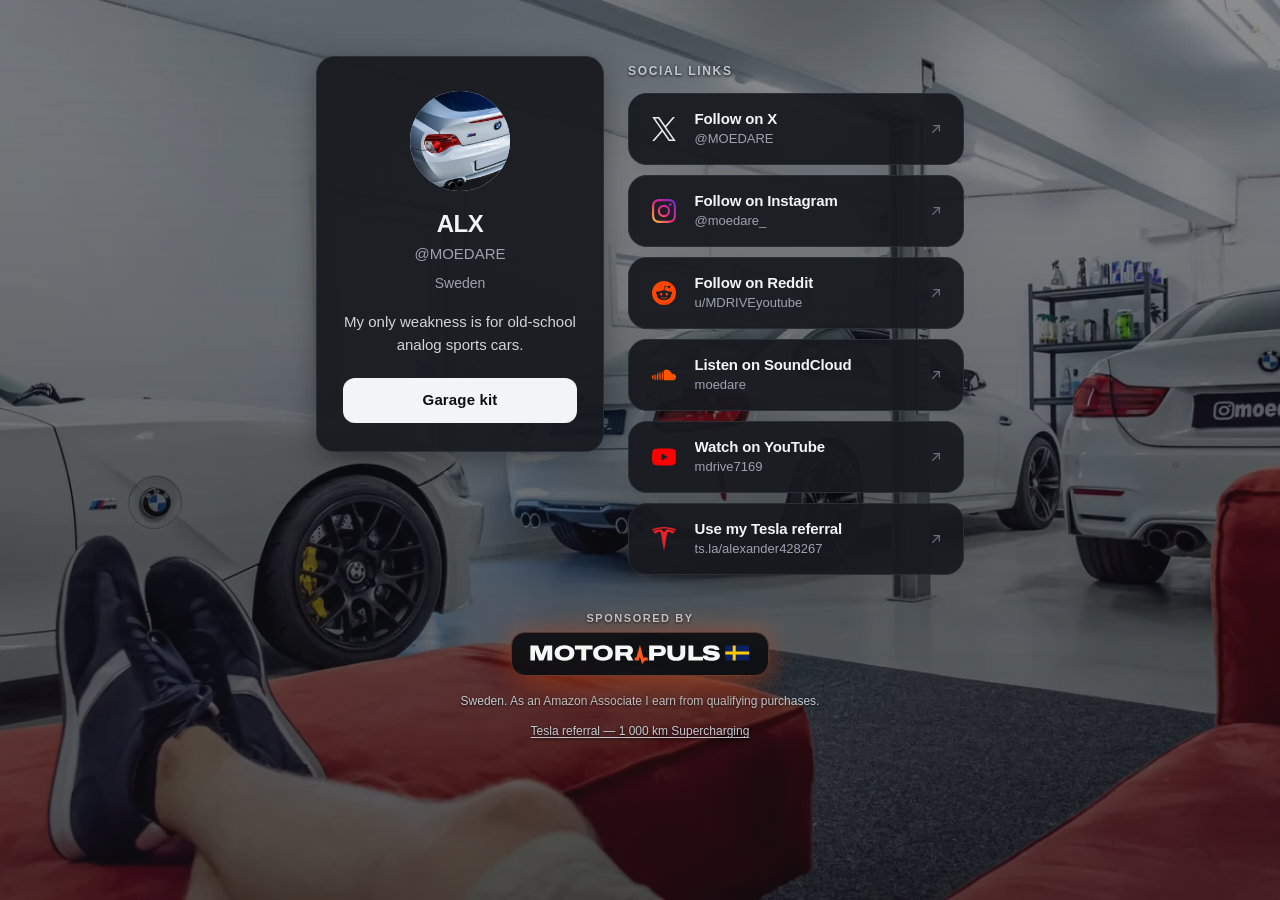
==== commit 71006d03: "feat: add self-hosted Umami analytics Track page views and clicks on social cards and garage kit lin" ====
--- a/index.html
+++ b/index.html
@@ -52,6 +52,7 @@
     gtag('js', new Date());
     gtag('config', 'G-K42WV6J95P');
   </script>
+  <script defer src="https://82-70-60-43.sslip.io/s.js" data-website-id="582cf6cd-01da-4fce-8815-c3680fe90fa3" data-domains="moedare.com,www.moedare.com"></script>
 </head>
 <body class="has-bg has-photo">
   <div class="page-bg" aria-hidden="true"></div>
--- a/css/moedare.css
+++ b/css/moedare.css
@@ -758,6 +758,10 @@
 }
 
 .site-footer .sponsor-link {
+  --sponsor-orange: 255 91 31; /* Motorpuls --pulse #FF5B1F */
+  --sponsor-ease: cubic-bezier(0.2, 0.8, 0.2, 1); /* Motorpuls --ease */
+  position: relative;
+  isolation: isolate;
   display: inline-flex;
   align-items: center;
   justify-content: center;
@@ -767,7 +771,37 @@
   background: rgba(14, 15, 18, 0.94);
   box-shadow: var(--shadow);
   text-decoration: none;
-  transition: border-color var(--ease), box-shadow var(--ease), transform var(--ease);
+  transition: border-color 0.45s var(--sponsor-ease), transform 0.45s var(--sponsor-ease);
+}
+
+/* Orange glow behind the plate, borrowed from the Motorpuls article cards
+   (.lead a / .pop__frame: 0 40px 80px -40px rgb(255 91 31 / .25)).
+   Two glow layers that only change opacity and transform, so it stays on the compositor. */
+.site-footer .sponsor-link::before,
+.site-footer .sponsor-link::after {
+  content: "";
+  position: absolute;
+  inset: 0;
+  z-index: -1;
+  border-radius: inherit;
+  pointer-events: none;
+}
+
+/* Resting glow: always there, breathes slowly */
+.site-footer .sponsor-link::before {
+  box-shadow:
+    0 0 26px 3px rgb(var(--sponsor-orange) / 0.42),
+    0 18px 36px -12px rgb(var(--sponsor-orange) / 0.6);
+  opacity: 0.8;
+}
+
+/* Hover and focus glow: stronger, fades in */
+.site-footer .sponsor-link::after {
+  box-shadow:
+    0 0 36px 7px rgb(var(--sponsor-orange) / 0.55),
+    0 26px 50px -14px rgb(var(--sponsor-orange) / 0.75);
+  opacity: 0;
+  transition: opacity 0.45s var(--sponsor-ease);
 }
 
 .sponsor-logo {
@@ -776,16 +810,54 @@
   width: auto;
 }
 
-.site-footer .sponsor-link:hover {
-  border-color: #3F4652;
-  box-shadow: var(--shadow-hover);
-  transform: translateY(-1px);
-}
-
 .site-footer .sponsor-link:focus-visible {
-  border-color: #3F4652;
+  border-color: rgb(var(--sponsor-orange) / 0.45);
   outline: 2px solid var(--ink);
   outline-offset: 3px;
+}
+
+.site-footer .sponsor-link:focus-visible::after {
+  opacity: 1;
+}
+
+@media (hover: hover) {
+  .site-footer .sponsor-link:hover {
+    border-color: rgb(var(--sponsor-orange) / 0.45);
+  }
+
+  .site-footer .sponsor-link:hover::after {
+    opacity: 1;
+  }
+}
+
+@keyframes sponsor-breathe {
+  from { opacity: 0.4; transform: scale(0.97); }
+  to { opacity: 1; transform: scale(1.03); }
+}
+
+@media (prefers-reduced-motion: no-preference) {
+  .site-footer .sponsor-link::before {
+    animation: sponsor-breathe 3.2s ease-in-out infinite alternate;
+  }
+
+  .site-footer .sponsor-link:focus-visible {
+    transform: translateY(-3px);
+  }
+
+  @media (hover: hover) {
+    .site-footer .sponsor-link:hover {
+      transform: translateY(-3px);
+    }
+  }
+}
+
+/* Reduced motion: static glow, no lift, no breathing */
+@media (prefers-reduced-motion: reduce) {
+  .site-footer .sponsor-link::before {
+    animation: none;
+    opacity: 0.8;
+    transform: none;
+  }
 }
 
 @media (min-width: 800px) {
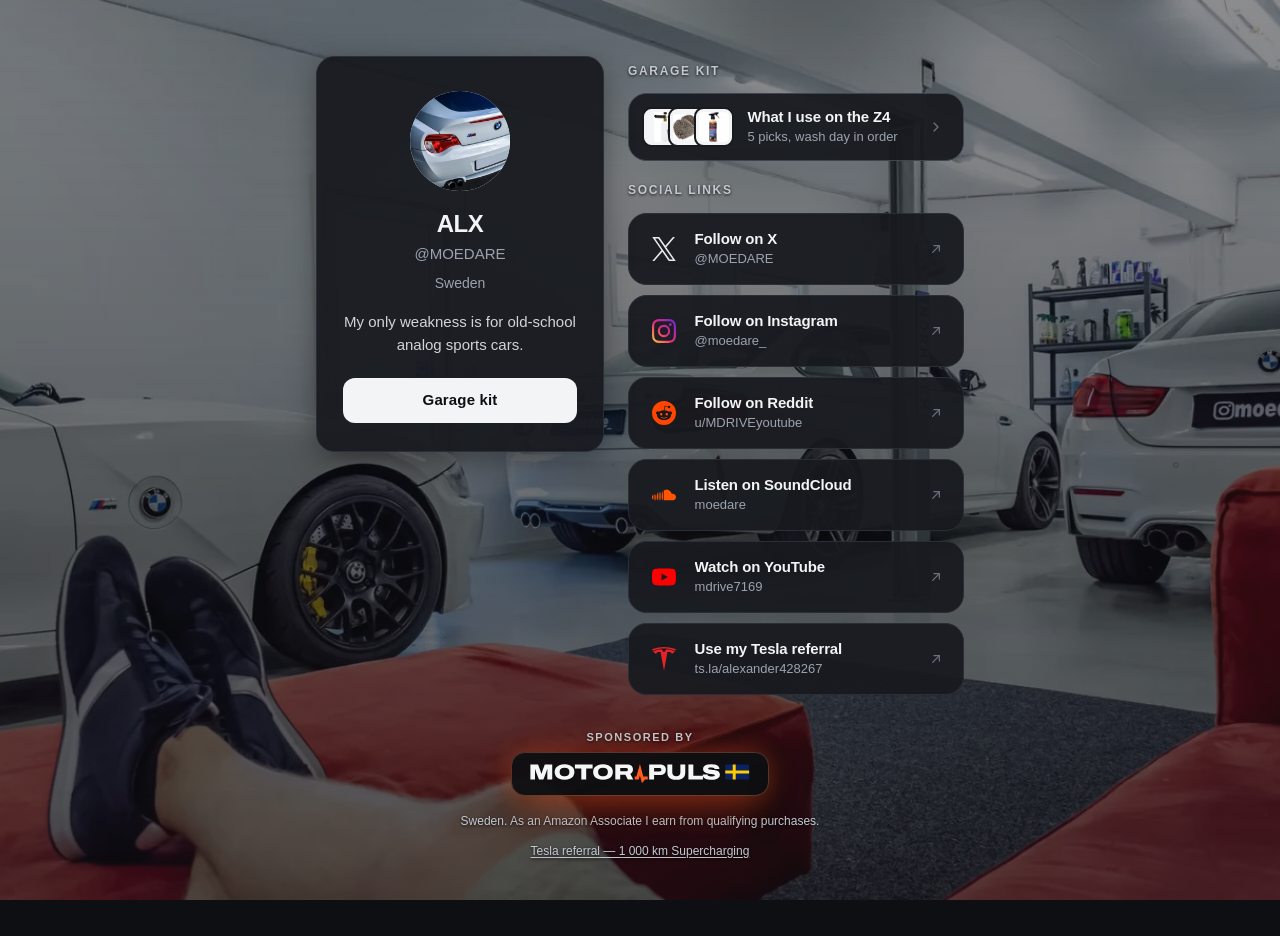
==== commit 9f28a118: "feat: add a dedicated garage kit page Show the wash-day kit on its own page, with category and step " ====
--- a/index.html
+++ b/index.html
@@ -70,11 +70,24 @@
       <p class="handle">@MOEDARE</p>
       <p class="location">Sweden</p>
       <p class="bio">My only weakness is for old-school analog sports cars.</p>
-      <a class="btn-primary" href="shop.html">Garage kit</a>
+      <a class="btn-primary" href="garage-kit.html">Garage kit</a>
     </aside>
 
     <section class="links-col">
-      <h2 class="links-heading">Social links</h2>
+      <h2 class="links-heading">Garage kit</h2>
+      <a class="gk-entry" href="garage-kit.html">
+        <span class="gk-entry-stack" aria-hidden="true">
+          <img src="img/foam-cannon-168.webp" alt="" width="44" height="44">
+          <img src="img/wash-mitt-168.webp" alt="" width="44" height="44">
+          <img src="img/bead-maker-168.webp" alt="" width="44" height="44">
+        </span>
+        <span class="social-copy">
+          <span class="social-action">What I use on the Z4</span>
+          <span class="social-handle">5 picks, wash day in order</span>
+        </span>
+        <svg class="ext-arrow gk-chevron" viewBox="0 0 24 24" aria-hidden="true" fill="none" stroke="currentColor" stroke-width="1.85" stroke-linecap="round" stroke-linejoin="round"><path d="m9 6 6 6-6 6"/></svg>
+      </a>
+      <h2 class="links-heading gk-social-heading">Social links</h2>
       <nav class="socials" data-socials aria-label="Social links"></nav>
     </section>
     </main>
--- a/css/moedare.css
+++ b/css/moedare.css
@@ -890,3 +890,61 @@
     margin-top: 0.5rem;
   }
 }
+
+/* Home: single Garage kit entry above the social links */
+.gk-entry {
+  display: flex;
+  align-items: center;
+  gap: 0.85rem;
+  width: 100%;
+  min-height: 4.25rem;
+  padding: 0.7rem 1.2rem 0.7rem 0.8rem;
+  background: rgba(24, 26, 31, 0.94);
+  border: 1px solid #3F4652;
+  border-radius: var(--radius);
+  color: var(--ink);
+  transition: border-color var(--ease), box-shadow var(--ease);
+}
+
+.gk-entry:hover,
+.gk-entry:focus-visible {
+  border-color: #5A6270;
+  box-shadow: var(--shadow-hover);
+  color: var(--ink);
+}
+
+.gk-entry-stack {
+  display: flex;
+  flex-shrink: 0;
+}
+
+.gk-entry-stack img {
+  width: 40px;
+  height: 40px;
+  object-fit: contain;
+  padding: 3px;
+  border-radius: 0.6rem;
+  background: #F3F4F6;
+  border: 2px solid #181A1F;
+}
+
+.gk-entry-stack img + img {
+  margin-left: -14px;
+}
+
+.gk-entry:hover .gk-chevron,
+.gk-entry:focus-visible .gk-chevron {
+  transform: translateX(2px);
+  color: var(--ink);
+}
+
+.gk-social-heading {
+  margin-top: 1.25rem;
+}
+
+@media (prefers-reduced-motion: reduce) {
+  .gk-entry:hover .gk-chevron,
+  .gk-entry:focus-visible .gk-chevron {
+    transform: none;
+  }
+}
